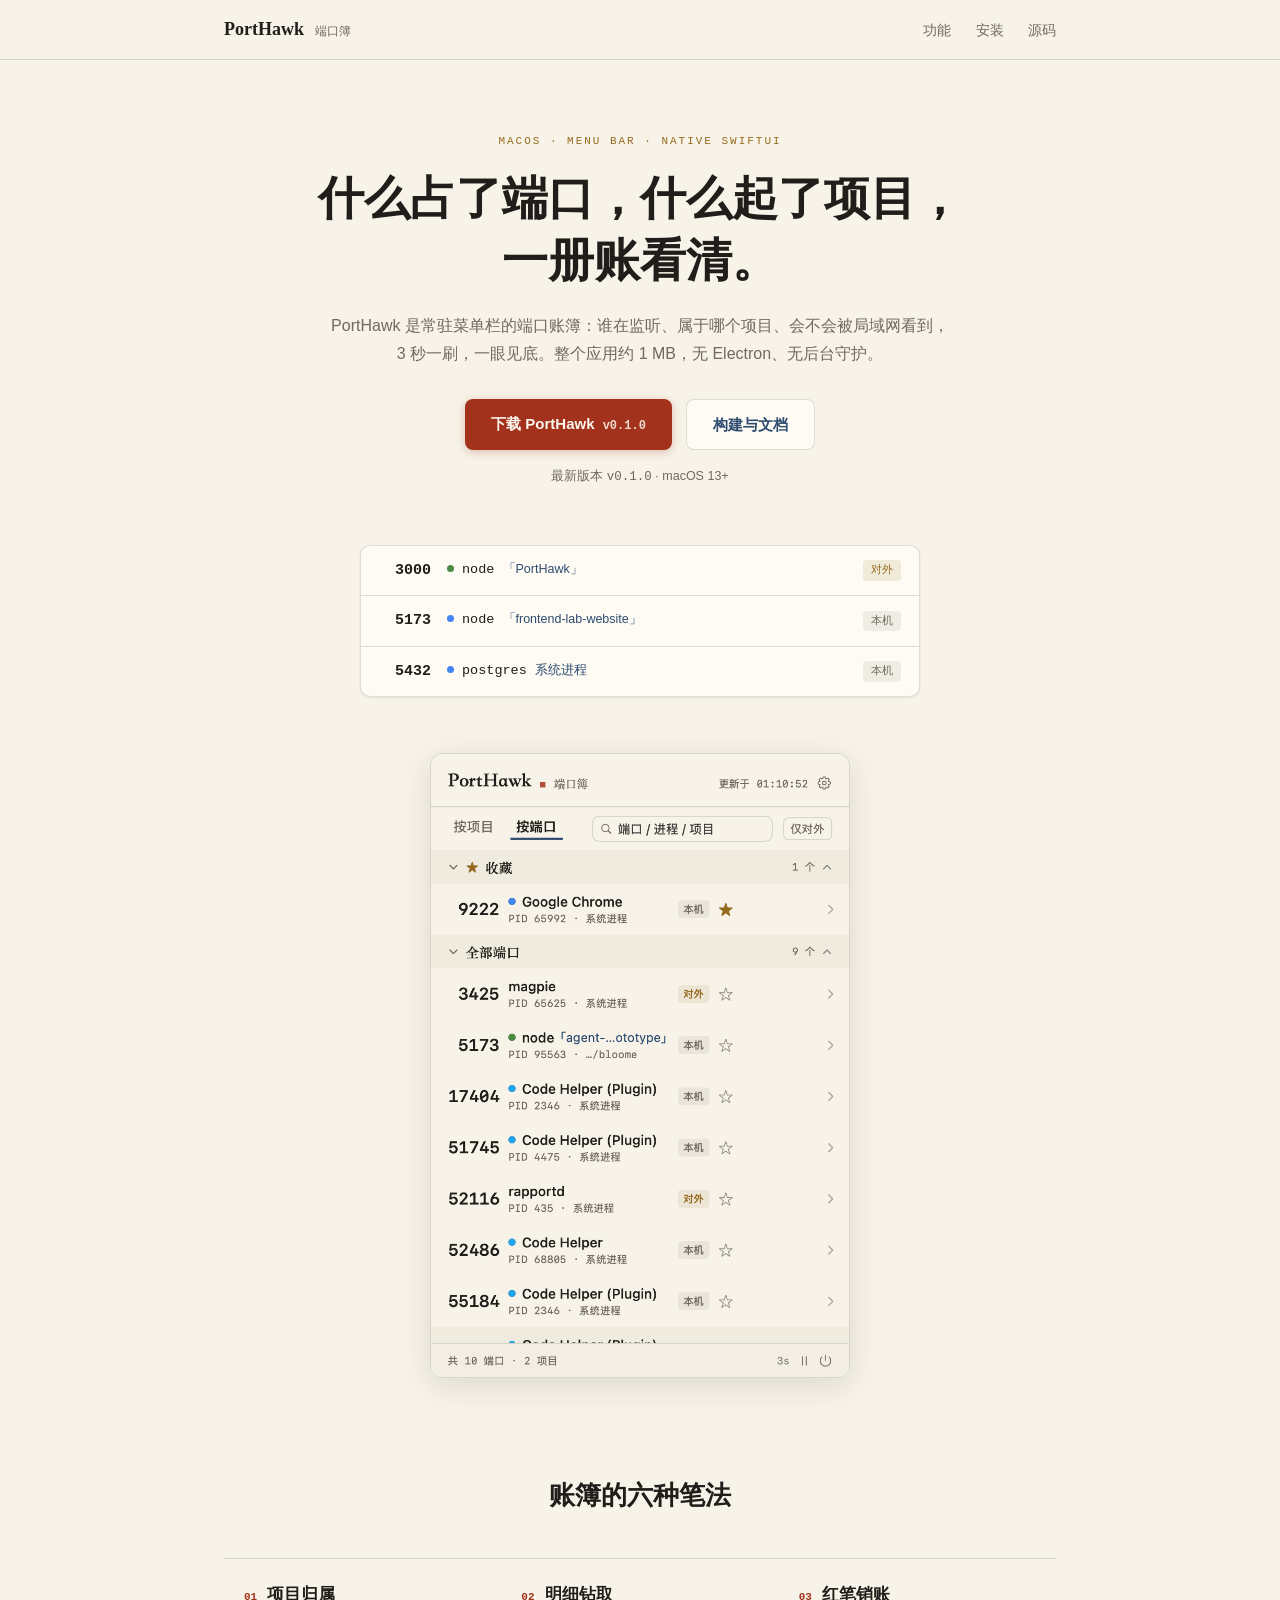
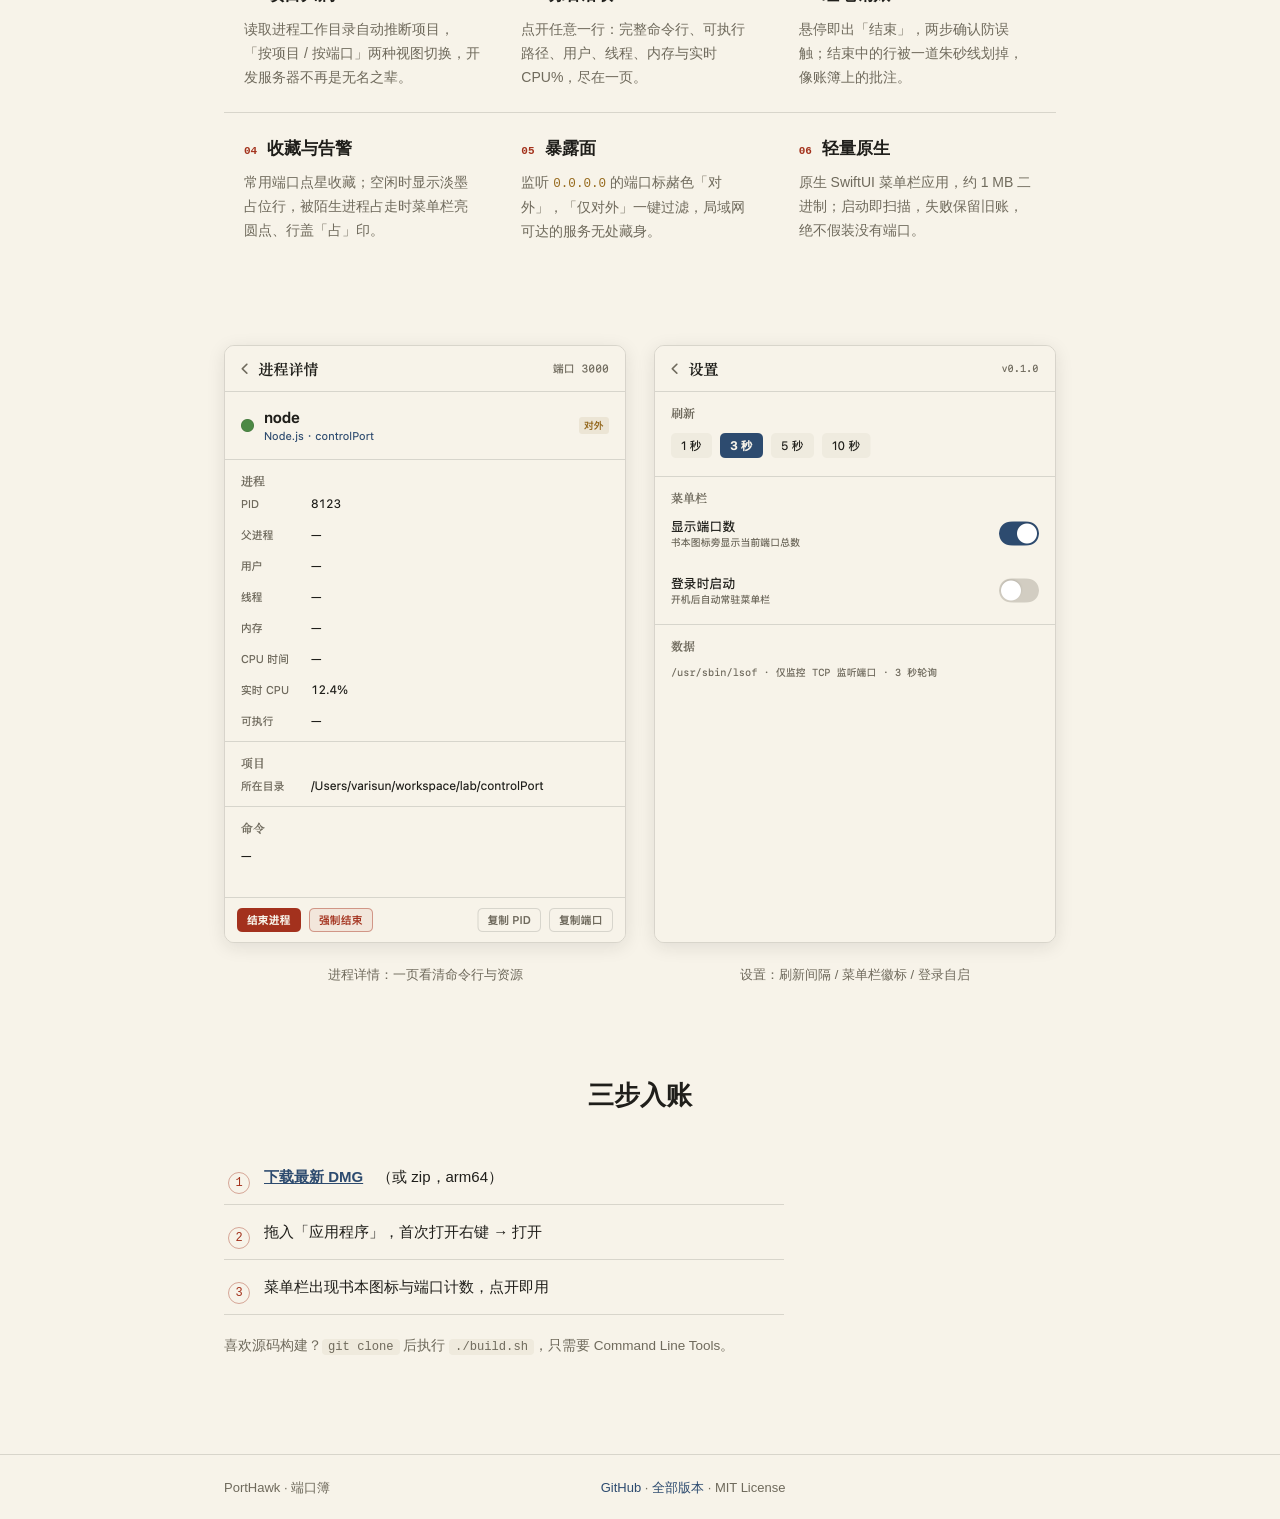
==== site/index.html @ 5e580fc4 "落地页 site/ 与 GitHub Actions：Pages 部署、tag 触发安装包发布、CI 构建自检 - site/：纸面账簿风落地页，版本号运行时从 Releases API 拉取，应用发" ====
<!DOCTYPE html>
<html lang="zh-CN">
<head>
  <meta charset="UTF-8">
  <meta name="viewport" content="width=device-width, initial-scale=1.0">
  <title>PortHawk · 端口簿 — macOS 菜单栏的端口账簿</title>
  <meta name="description" content="PortHawk 是常驻 macOS 菜单栏的端口账簿：什么应用占了什么端口、什么项目用了什么端口，一眼可查。原生 SwiftUI，约 1 MB。">
  <link rel="stylesheet" href="style.css">
  <link rel="icon" href="assets/icon.png">
</head>
<body>

  <!-- 顶部：书名 + 源码 -->
  <header class="topbar">
    <div class="wrap topbar-inner">
      <span class="brand">PortHawk <span class="brand-zh">端口簿</span></span>
      <nav>
        <a href="#features">功能</a>
        <a href="#install">安装</a>
        <a href="https://github.com/volcanicll/PortHawk" target="_blank" rel="noopener">源码</a>
      </nav>
    </div>
  </header>

  <!-- 主视觉 -->
  <section class="hero wrap">
    <p class="eyebrow">macOS · menu bar · native SwiftUI</p>
    <h1>什么占了端口，什么起了项目，<br>一册账看清。</h1>
    <p class="sub">
      PortHawk 是常驻菜单栏的端口账簿：谁在监听、属于哪个项目、会不会被局域网看到，
      3 秒一刷，一眼见底。整个应用约 1 MB，无 Electron、无后台守护。
    </p>
    <div class="hero-actions">
      <a id="download-btn" class="btn btn-primary" href="https://github.com/volcanicll/PortHawk/releases/latest">
        下载 PortHawk <span class="btn-ver" id="download-version"></span>
      </a>
      <a class="btn btn-ghost" href="https://github.com/volcanicll/PortHawk#readme">构建与文档</a>
    </div>
    <p class="hero-meta" id="release-meta">
      最新版本 <span class="mono" id="release-version">v0.1.0</span> · macOS 13+
    </p>
  </section>

  <!-- 装饰账簿：三行示例 -->
  <section class="wrap ledger-demo" aria-hidden="true">
    <div class="demo-card">
      <div class="demo-row">
        <span class="demo-port">3000</span>
        <span class="demo-name"><i class="dot dot-green"></i>node <em>「PortHawk」</em></span>
        <span class="demo-badge">对外</span>
      </div>
      <div class="demo-row">
        <span class="demo-port">5173</span>
        <span class="demo-name"><i class="dot dot-blue"></i>node <em>「frontend-lab-website」</em></span>
        <span class="demo-badge">本机</span>
      </div>
      <div class="demo-row">
        <span class="demo-port">5432</span>
        <span class="demo-name"><i class="dot dot-blue"></i>postgres <em>系统进程</em></span>
        <span class="demo-badge">本机</span>
      </div>
    </div>
  </section>

  <!-- 主截图 -->
  <section class="wrap screenshot">
    <img src="assets/panel.png" alt="PortHawk 账簿面板截图" loading="lazy">
  </section>

  <!-- 功能 -->
  <section id="features" class="wrap features">
    <h2>账簿的六种笔法</h2>
    <div class="feature-grid">
      <article class="feature">
        <h3><span class="fno">01</span>项目归属</h3>
        <p>读取进程工作目录自动推断项目，「按项目 / 按端口」两种视图切换，开发服务器不再是无名之辈。</p>
      </article>
      <article class="feature">
        <h3><span class="fno">02</span>明细钻取</h3>
        <p>点开任意一行：完整命令行、可执行路径、用户、线程、内存与实时 CPU%，尽在一页。</p>
      </article>
      <article class="feature">
        <h3><span class="fno">03</span>红笔销账</h3>
        <p>悬停即出「结束」，两步确认防误触；结束中的行被一道朱砂线划掉，像账簿上的批注。</p>
      </article>
      <article class="feature">
        <h3><span class="fno">04</span>收藏与告警</h3>
        <p>常用端口点星收藏；空闲时显示淡墨占位行，被陌生进程占走时菜单栏亮圆点、行盖「占」印。</p>
      </article>
      <article class="feature">
        <h3><span class="fno">05</span>暴露面</h3>
        <p>监听 <code>0.0.0.0</code> 的端口标赭色「对外」，「仅对外」一键过滤，局域网可达的服务无处藏身。</p>
      </article>
      <article class="feature">
        <h3><span class="fno">06</span>轻量原生</h3>
        <p>原生 SwiftUI 菜单栏应用，约 1 MB 二进制；启动即扫描，失败保留旧账，绝不假装没有端口。</p>
      </article>
    </div>
  </section>

  <!-- 更多截图 -->
  <section class="wrap gallery">
    <figure>
      <img src="assets/detail.png" alt="进程详情页" loading="lazy">
      <figcaption>进程详情：一页看清命令行与资源</figcaption>
    </figure>
    <figure>
      <img src="assets/settings.png" alt="设置页" loading="lazy">
      <figcaption>设置：刷新间隔 / 菜单栏徽标 / 登录自启</figcaption>
    </figure>
  </section>

  <!-- 安装 -->
  <section id="install" class="wrap install">
    <h2>三步入账</h2>
    <ol class="steps">
      <li><span>1</span><a id="install-link" href="https://github.com/volcanicll/PortHawk/releases/latest">下载最新 DMG</a>（或 zip，arm64）</li>
      <li><span>2</span>拖入「应用程序」，首次打开右键 → 打开</li>
      <li><span>3</span>菜单栏出现书本图标与端口计数，点开即用</li>
    </ol>
    <p class="build-note">喜欢源码构建？<code>git clone</code> 后执行 <code>./build.sh</code>，只需要 Command Line Tools。</p>
  </section>

  <footer class="footer">
    <div class="wrap footer-inner">
      <span>PortHawk · 端口簿</span>
      <span><a href="https://github.com/volcanicll/PortHawk" target="_blank" rel="noopener">GitHub</a> · <a href="https://github.com/volcanicll/PortHawk/releases" target="_blank" rel="noopener">全部版本</a> · MIT License</span>
      <span class="mono footer-deployed" id="deployed-note"></span>
    </div>
  </footer>

  <script src="app.js"></script>
</body>
</html>
---- site/style.css ----
/* PortHawk 落地页 · 纸面账簿视觉，与应用同源 */
:root {
  --paper: #F7F3E9;
  --card: #FDFBF4;
  --paper-deep: #EFEADD;
  --ink: #1F1E1A;
  --ink-soft: #6F6A5C;
  --blue: #2D4B6F;
  --vermilion: #A3321C;
  --ochre: #966A1D;
  --hairline: rgba(31, 30, 26, 0.14);
  --serif: "Songti SC", "STSong", "Noto Serif SC", Georgia, "Times New Roman", serif;
  --sans: -apple-system, BlinkMacSystemFont, "PingFang SC", "Helvetica Neue", sans-serif;
  --mono: "SF Mono", ui-monospace, Menlo, Consolas, monospace;
}

* { margin: 0; padding: 0; box-sizing: border-box; }

body {
  background: var(--paper);
  color: var(--ink);
  font-family: var(--sans);
  line-height: 1.7;
  -webkit-font-smoothing: antialiased;
}

.wrap { max-width: 880px; margin: 0 auto; padding: 0 24px; }
.mono { font-family: var(--mono); }
code { font-family: var(--mono); font-size: 0.9em; background: var(--paper-deep); padding: 1px 6px; border-radius: 4px; }

/* 顶栏 */
.topbar { border-bottom: 1px solid var(--hairline); background: var(--paper); }
.topbar-inner { display: flex; justify-content: space-between; align-items: center; padding: 14px 24px; }
.brand { font-family: var(--serif); font-weight: 700; font-size: 18px; }
.brand-zh { font-size: 12px; color: var(--ink-soft); margin-left: 6px; font-weight: 400; }
.topbar nav a { margin-left: 20px; color: var(--ink-soft); text-decoration: none; font-size: 14px; }
.topbar nav a:hover { color: var(--blue); }

/* 主视觉 */
.hero { text-align: center; padding: 72px 24px 8px; }
.eyebrow { font-family: var(--mono); font-size: 11px; letter-spacing: 0.18em; text-transform: uppercase; color: var(--ochre); margin-bottom: 18px; }
.hero h1 { font-family: var(--serif); font-size: clamp(30px, 5.4vw, 46px); font-weight: 900; line-height: 1.35; }
.hero .sub { max-width: 620px; margin: 20px auto 0; color: var(--ink-soft); font-size: 16px; }
.hero-actions { margin-top: 32px; display: flex; gap: 14px; justify-content: center; flex-wrap: wrap; }
.hero-meta { margin-top: 16px; font-size: 12.5px; color: var(--ink-soft); }

.btn {
  display: inline-block; padding: 12px 26px; border-radius: 8px;
  text-decoration: none; font-size: 15px; font-weight: 600;
  transition: transform 0.12s ease, box-shadow 0.12s ease;
}
.btn:hover { transform: translateY(-1px); }
.btn-primary { background: var(--vermilion); color: #FBF7EE; box-shadow: 0 2px 10px rgba(163, 50, 28, 0.28); }
.btn-primary:hover { box-shadow: 0 4px 16px rgba(163, 50, 28, 0.36); }
.btn-ghost { color: var(--blue); border: 1px solid var(--hairline); background: var(--card); }
.btn-ver { font-family: var(--mono); font-size: 12px; opacity: 0.85; margin-left: 4px; }

/* 装饰账簿 */
.ledger-demo { margin-top: 48px; }
.demo-card {
  max-width: 560px; margin: 0 auto; background: var(--card);
  border: 1px solid var(--hairline); border-radius: 10px; overflow: hidden;
  box-shadow: 0 1px 3px rgba(31, 30, 26, 0.08);
}
.demo-row {
  display: flex; align-items: center; gap: 16px;
  padding: 12px 18px; border-bottom: 1px solid var(--hairline);
  font-family: var(--mono); font-size: 13.5px;
}
.demo-row:last-child { border-bottom: none; }
.demo-port { font-weight: 700; font-size: 15px; min-width: 52px; text-align: right; }
.demo-name { flex: 1; color: var(--ink); }
.demo-name em { font-style: normal; color: var(--blue); font-family: var(--sans); font-size: 12.5px; }
.demo-badge { font-size: 11px; padding: 1px 8px; border-radius: 4px; background: rgba(111, 106, 92, 0.1); color: var(--ink-soft); }
.demo-row:first-child .demo-badge { background: rgba(150, 106, 29, 0.12); color: var(--ochre); }
.dot { display: inline-block; width: 7px; height: 7px; border-radius: 50%; margin-right: 8px; vertical-align: 1px; }
.dot-green { background: #4C8A45; }
.dot-blue { background: #4285F4; }

/* 截图 */
.screenshot { margin-top: 56px; text-align: center; }
.screenshot img {
  max-width: 420px; width: 100%;
  border: 1px solid var(--hairline); border-radius: 12px;
  box-shadow: 0 8px 32px rgba(31, 30, 26, 0.12);
}

/* 功能 */
.features { padding: 88px 24px 0; }
.features h2, .install h2 { font-family: var(--serif); font-size: 26px; font-weight: 900; text-align: center; }
.feature-grid {
  margin-top: 40px; display: grid;
  grid-template-columns: repeat(auto-fit, minmax(240px, 1fr)); gap: 0;
}
.feature { padding: 22px 20px; border-top: 1px solid var(--hairline); }
.feature h3 { font-family: var(--serif); font-size: 17px; display: flex; align-items: baseline; gap: 10px; }
.fno { font-family: var(--mono); font-size: 11px; color: var(--vermilion); }
.feature p { margin-top: 8px; font-size: 14px; color: var(--ink-soft); }
.feature code { background: none; padding: 0; color: var(--ochre); }

/* 截图画廊 */
.gallery { margin-top: 80px; display: grid; grid-template-columns: 1fr 1fr; gap: 28px; }
.gallery figure { text-align: center; }
.gallery img {
  width: 100%; border: 1px solid var(--hairline); border-radius: 10px;
  box-shadow: 0 4px 18px rgba(31, 30, 26, 0.1);
}
.gallery figcaption { margin-top: 12px; font-size: 13px; color: var(--ink-soft); }

/* 安装 */
.install { padding: 88px 24px 0; }
.steps { list-style: none; margin-top: 32px; max-width: 560px; }
.steps li {
  display: flex; align-items: baseline; gap: 14px;
  padding: 14px 4px; border-bottom: 1px solid var(--hairline); font-size: 15px;
}
.steps li span {
  font-family: var(--mono); font-size: 12px; color: var(--vermilion);
  border: 1px solid rgba(163, 50, 28, 0.4); border-radius: 50%;
  width: 22px; height: 22px; display: inline-flex; align-items: center; justify-content: center;
  flex: none; transform: translateY(4px);
}
.steps a { color: var(--blue); font-weight: 600; }
.build-note { margin-top: 20px; font-size: 13.5px; color: var(--ink-soft); }

/* 页脚 */
.footer { margin-top: 96px; border-top: 1px solid var(--hairline); }
.footer-inner {
  display: flex; justify-content: space-between; align-items: center; gap: 12px;
  padding: 22px 24px; font-size: 13px; color: var(--ink-soft); flex-wrap: wrap;
}
.footer a { color: var(--blue); text-decoration: none; }
.footer a:hover { text-decoration: underline; }
.footer-deployed { font-size: 11px; }

@media (max-width: 640px) {
  .gallery { grid-template-columns: 1fr; }
  .hero { padding-top: 48px; }
}
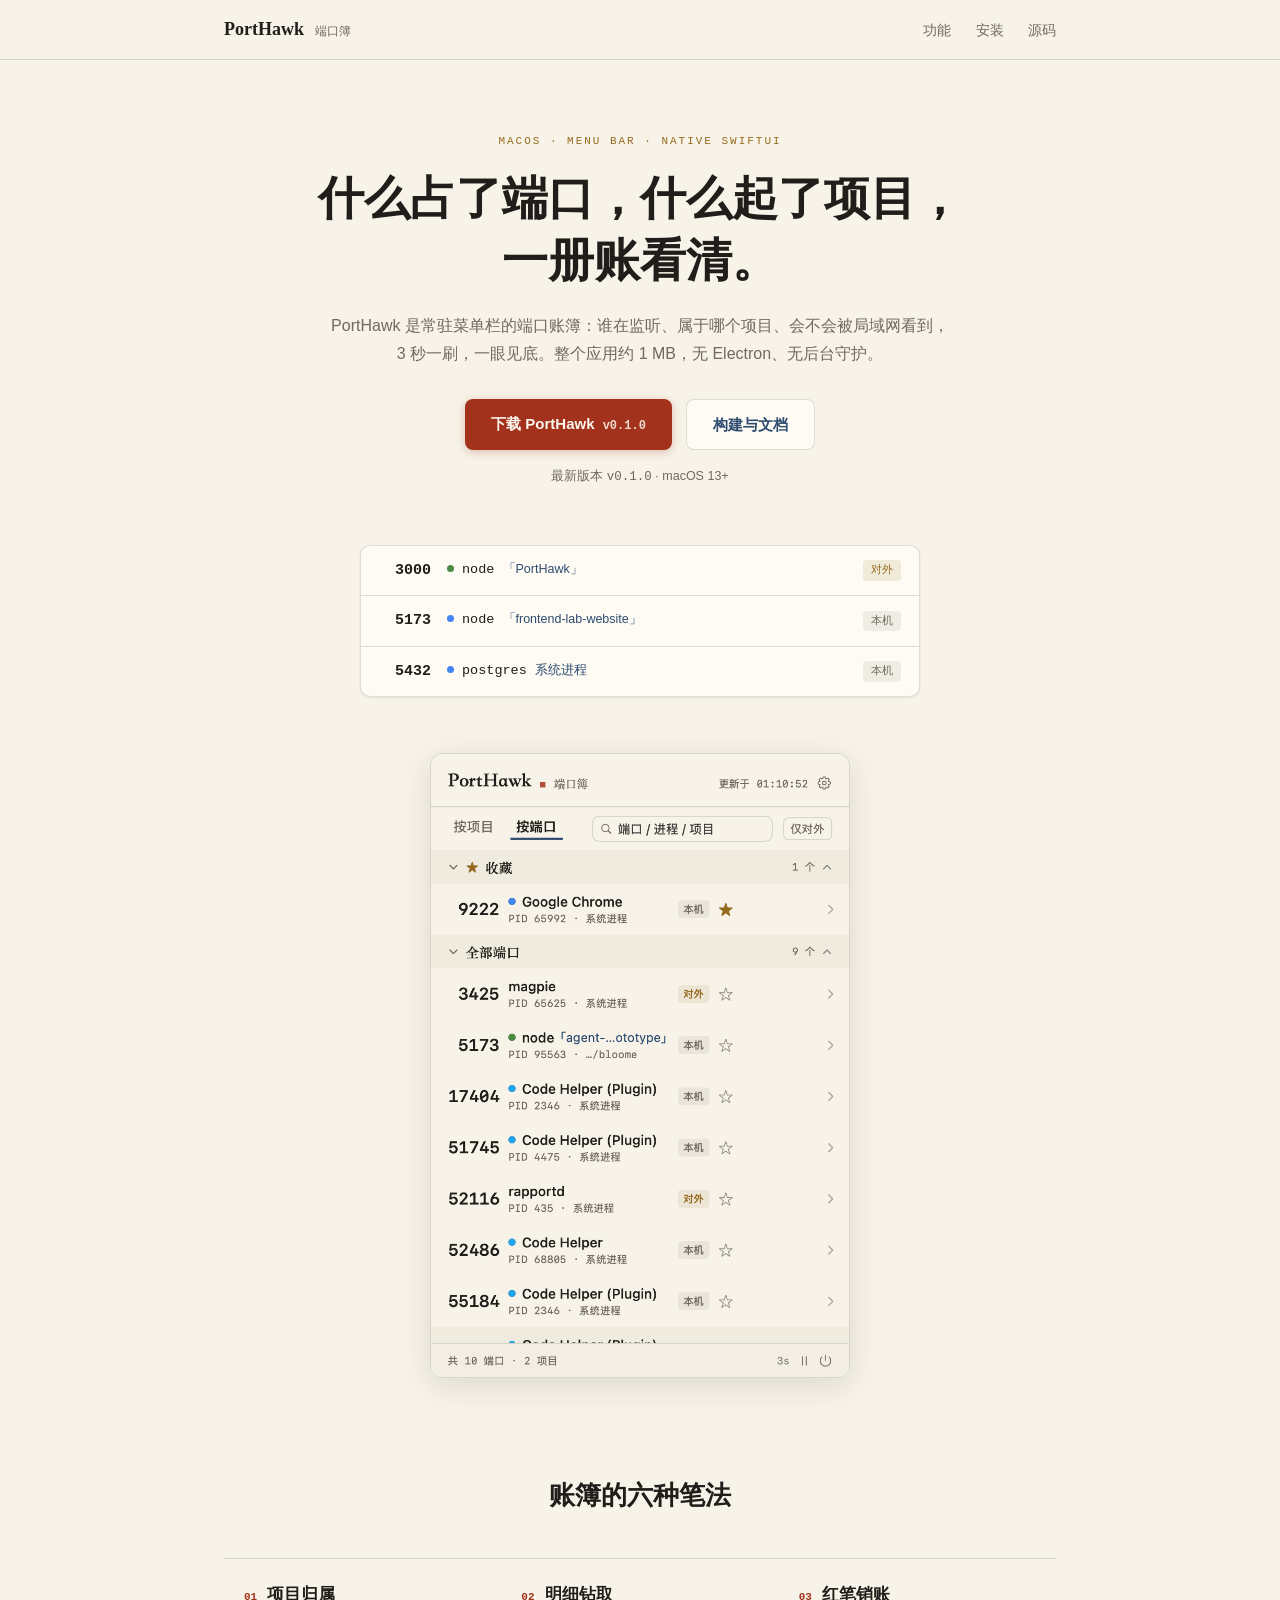
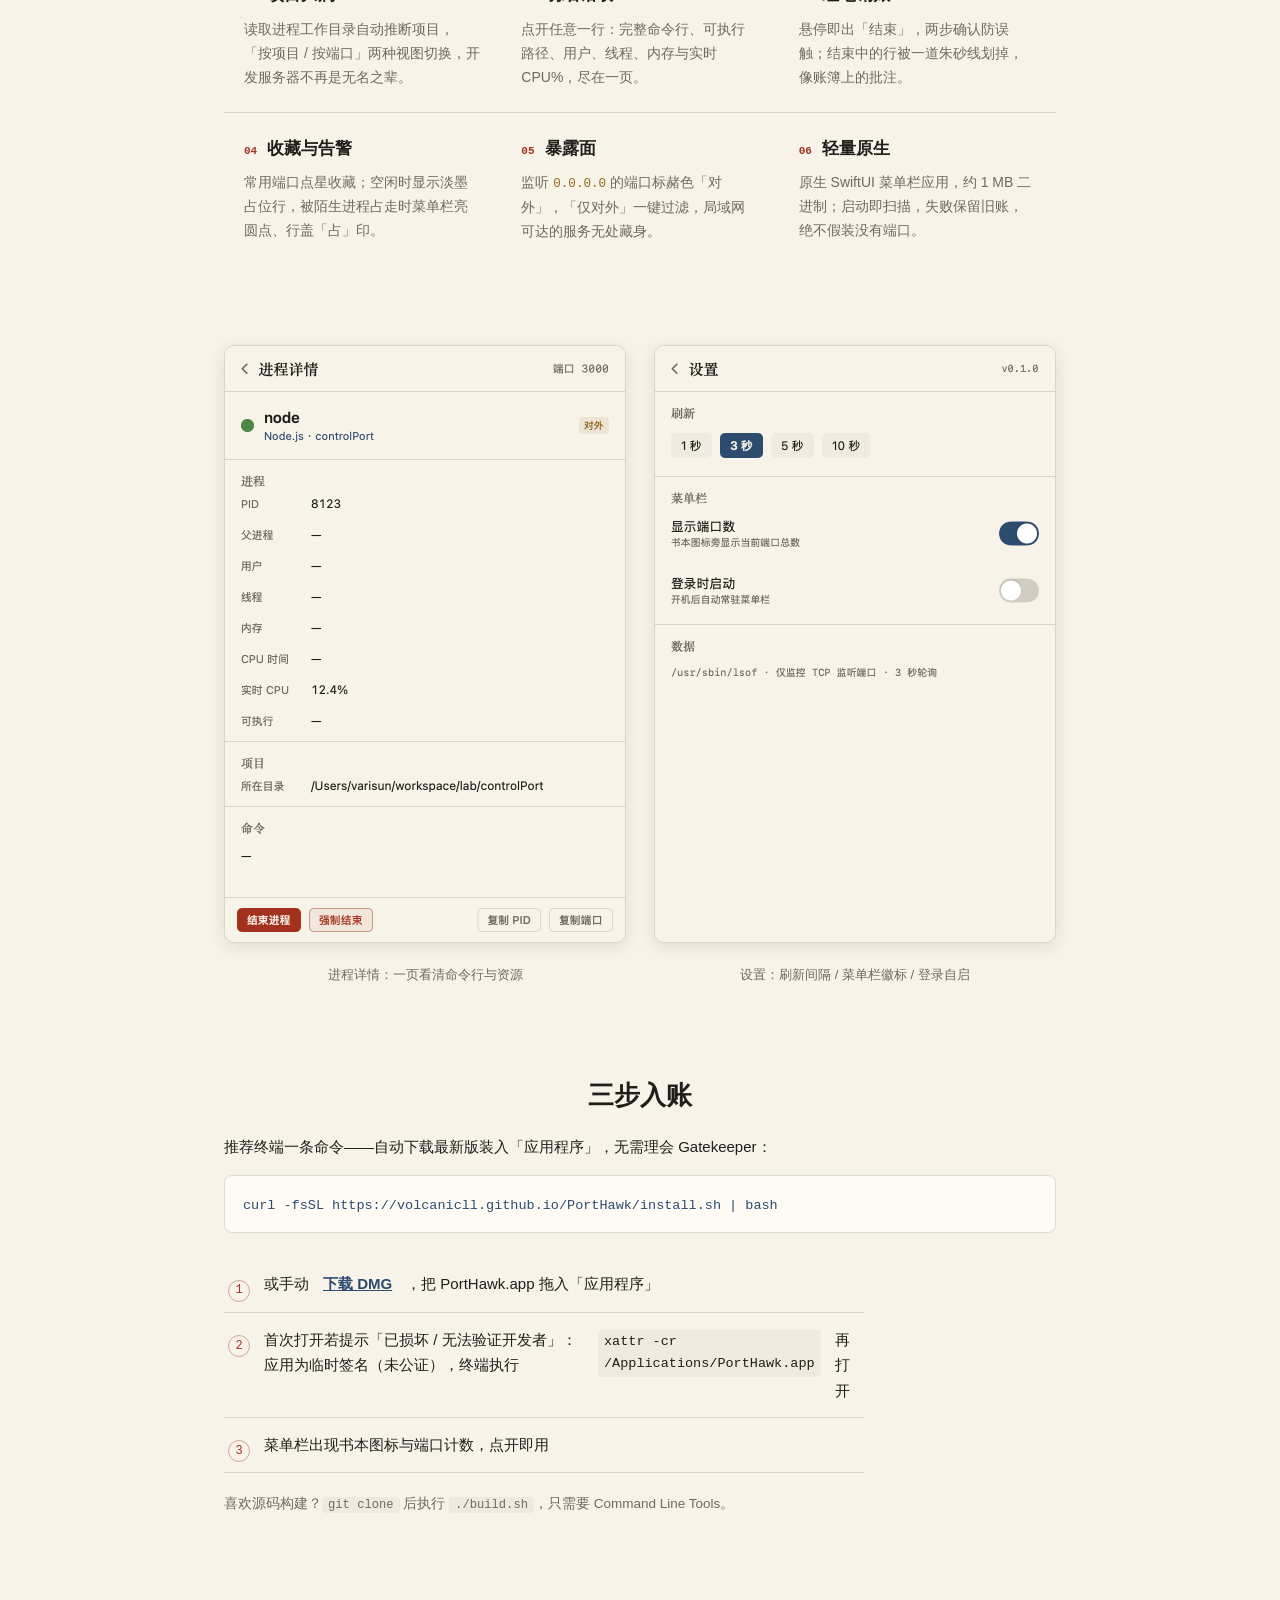
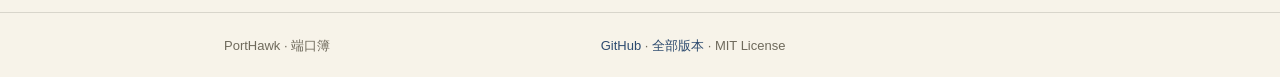
==== commit 45792571: "安装体验修复：一键安装脚本 + 拖装式 DMG + Gatekeeper 说明 - 应用为 ad-hoc 临时签名未公证，浏览器下载带 quarantine 会被 Gatekeeper 拦截 - si" ====
--- a/site/index.html
+++ b/site/index.html
@@ -113,9 +113,13 @@
   <!-- 安装 -->
   <section id="install" class="wrap install">
     <h2>三步入账</h2>
+    <p class="install-lead">推荐终端一条命令——自动下载最新版装入「应用程序」，无需理会 Gatekeeper：</p>
+    <div class="cmd-box">
+      <code>curl -fsSL https://volcanicll.github.io/PortHawk/install.sh | bash</code>
+    </div>
     <ol class="steps">
-      <li><span>1</span><a id="install-link" href="https://github.com/volcanicll/PortHawk/releases/latest">下载最新 DMG</a>（或 zip，arm64）</li>
-      <li><span>2</span>拖入「应用程序」，首次打开右键 → 打开</li>
+      <li><span>1</span>或手动 <a id="install-link" href="https://github.com/volcanicll/PortHawk/releases/latest">下载 DMG</a>，把 PortHawk.app 拖入「应用程序」</li>
+      <li><span>2</span>首次打开若提示「已损坏 / 无法验证开发者」：应用为临时签名（未公证），终端执行 <code>xattr -cr /Applications/PortHawk.app</code> 再打开</li>
       <li><span>3</span>菜单栏出现书本图标与端口计数，点开即用</li>
     </ol>
     <p class="build-note">喜欢源码构建？<code>git clone</code> 后执行 <code>./build.sh</code>，只需要 Command Line Tools。</p>
--- a/site/style.css
+++ b/site/style.css
@@ -109,7 +109,13 @@
 
 /* 安装 */
 .install { padding: 88px 24px 0; }
-.steps { list-style: none; margin-top: 32px; max-width: 560px; }
+.install-lead { margin-top: 16px; font-size: 15px; }
+.cmd-box {
+  margin-top: 16px; background: var(--card); border: 1px solid var(--hairline);
+  border-radius: 8px; padding: 14px 18px; overflow-x: auto;
+}
+.cmd-box code { background: none; padding: 0; font-size: 13.5px; color: var(--blue); }
+.steps { list-style: none; margin-top: 24px; max-width: 640px; }
 .steps li {
   display: flex; align-items: baseline; gap: 14px;
   padding: 14px 4px; border-bottom: 1px solid var(--hairline); font-size: 15px;
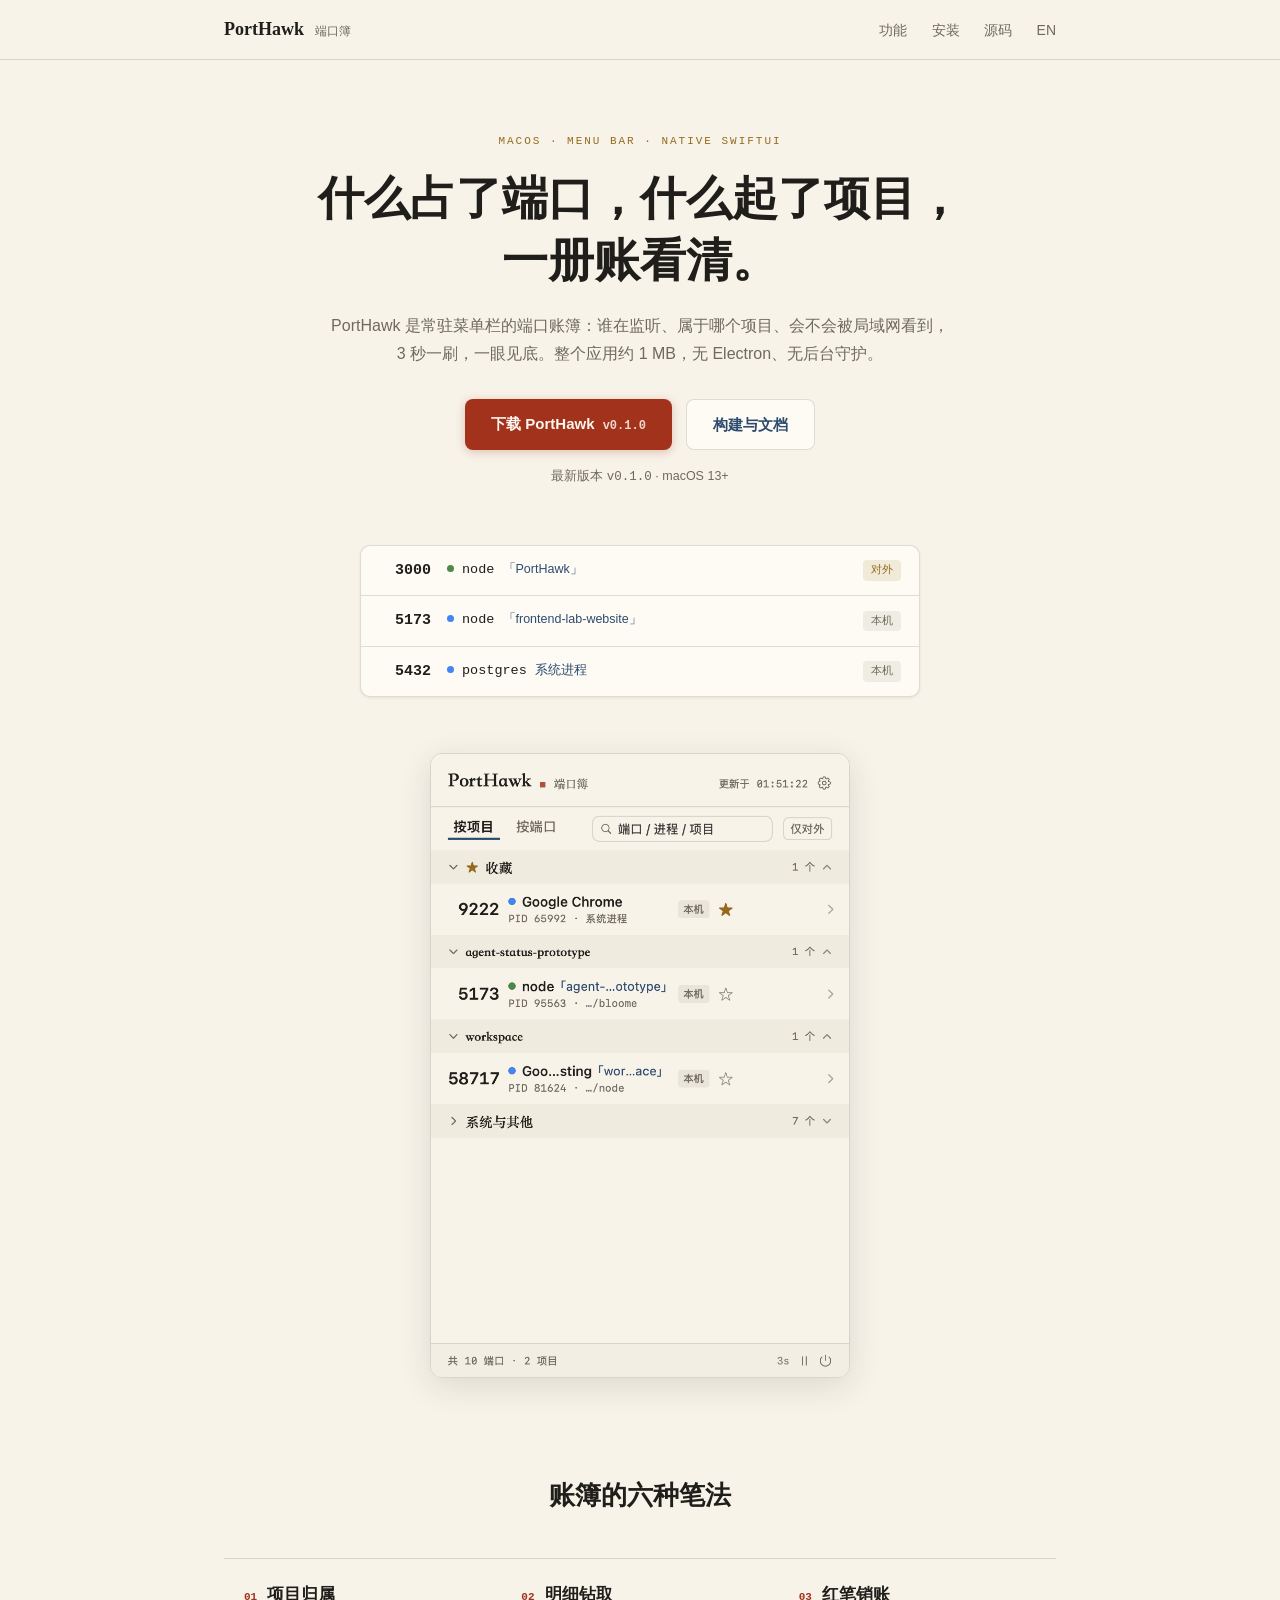
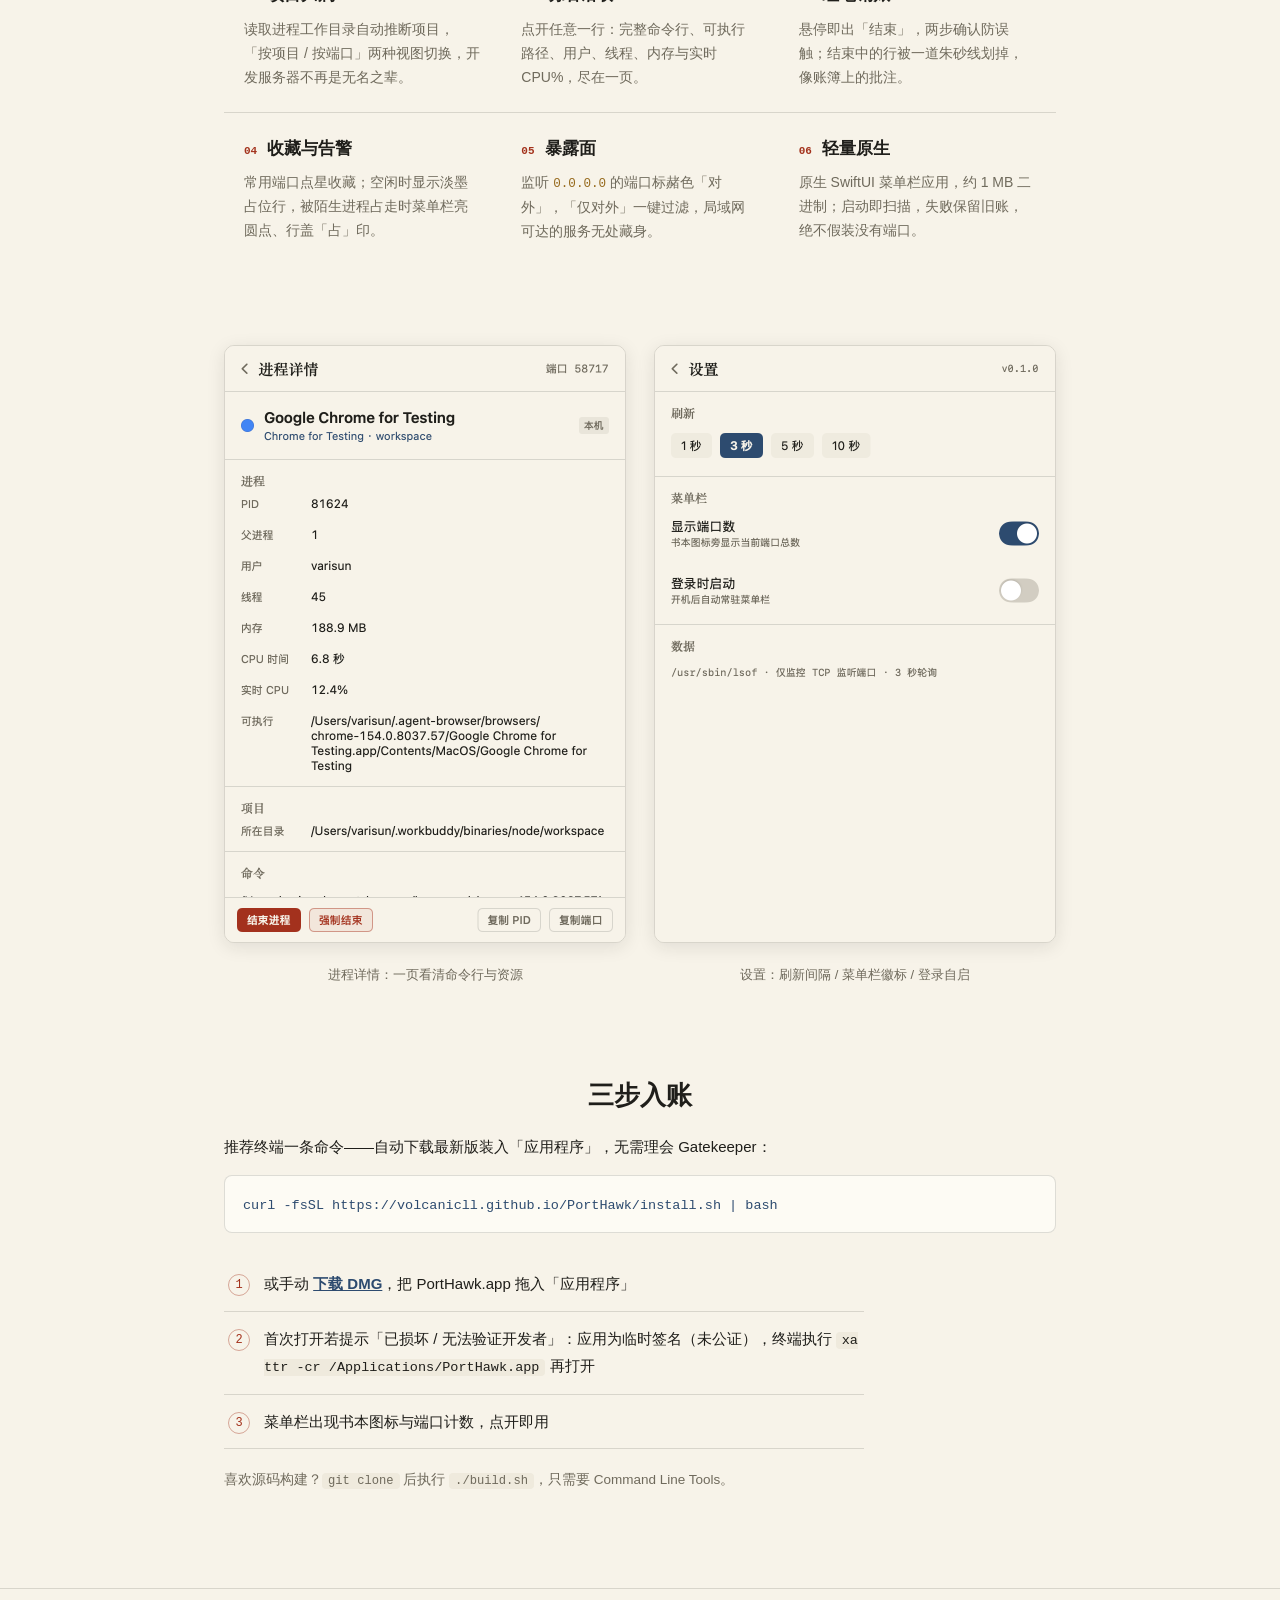
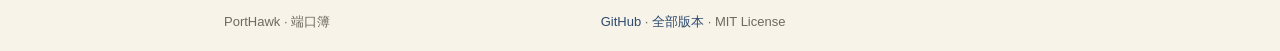
==== commit 2f4e7729: "应用图标、中英文文档与落地页打磨 - Tools/make-icon.swift：纸面账簿风图标（墨蓝鹰形双箭 + 朱砂点），icns 接入构建 - README.en.md 英文文档；site 新增" ====
--- a/site/index.html
+++ b/site/index.html
@@ -18,6 +18,7 @@
         <a href="#features">功能</a>
         <a href="#install">安装</a>
         <a href="https://github.com/volcanicll/PortHawk" target="_blank" rel="noopener">源码</a>
+        <a href="index-en.html" title="Switch to English">EN</a>
       </nav>
     </div>
   </header>
@@ -118,9 +119,9 @@
       <code>curl -fsSL https://volcanicll.github.io/PortHawk/install.sh | bash</code>
     </div>
     <ol class="steps">
-      <li><span>1</span>或手动 <a id="install-link" href="https://github.com/volcanicll/PortHawk/releases/latest">下载 DMG</a>，把 PortHawk.app 拖入「应用程序」</li>
-      <li><span>2</span>首次打开若提示「已损坏 / 无法验证开发者」：应用为临时签名（未公证），终端执行 <code>xattr -cr /Applications/PortHawk.app</code> 再打开</li>
-      <li><span>3</span>菜单栏出现书本图标与端口计数，点开即用</li>
+      <li><span>1</span><div class="step-text">或手动 <a id="install-link" href="https://github.com/volcanicll/PortHawk/releases/latest">下载 DMG</a>，把 PortHawk.app 拖入「应用程序」</div></li>
+      <li><span>2</span><div class="step-text">首次打开若提示「已损坏 / 无法验证开发者」：应用为临时签名（未公证），终端执行 <code>xattr -cr /Applications/PortHawk.app</code> 再打开</div></li>
+      <li><span>3</span><div class="step-text">菜单栏出现书本图标与端口计数，点开即用</div></li>
     </ol>
     <p class="build-note">喜欢源码构建？<code>git clone</code> 后执行 <code>./build.sh</code>，只需要 Command Line Tools。</p>
   </section>
--- a/site/style.css
+++ b/site/style.css
@@ -117,15 +117,17 @@
 .cmd-box code { background: none; padding: 0; font-size: 13.5px; color: var(--blue); }
 .steps { list-style: none; margin-top: 24px; max-width: 640px; }
 .steps li {
-  display: flex; align-items: baseline; gap: 14px;
+  display: flex; align-items: flex-start; gap: 14px;
   padding: 14px 4px; border-bottom: 1px solid var(--hairline); font-size: 15px;
 }
 .steps li span {
   font-family: var(--mono); font-size: 12px; color: var(--vermilion);
   border: 1px solid rgba(163, 50, 28, 0.4); border-radius: 50%;
   width: 22px; height: 22px; display: inline-flex; align-items: center; justify-content: center;
-  flex: none; transform: translateY(4px);
+  flex: none; margin-top: 3px;
 }
+.step-text { flex: 1; min-width: 0; }
+.steps code { word-break: break-all; }
 .steps a { color: var(--blue); font-weight: 600; }
 .build-note { margin-top: 20px; font-size: 13.5px; color: var(--ink-soft); }
 
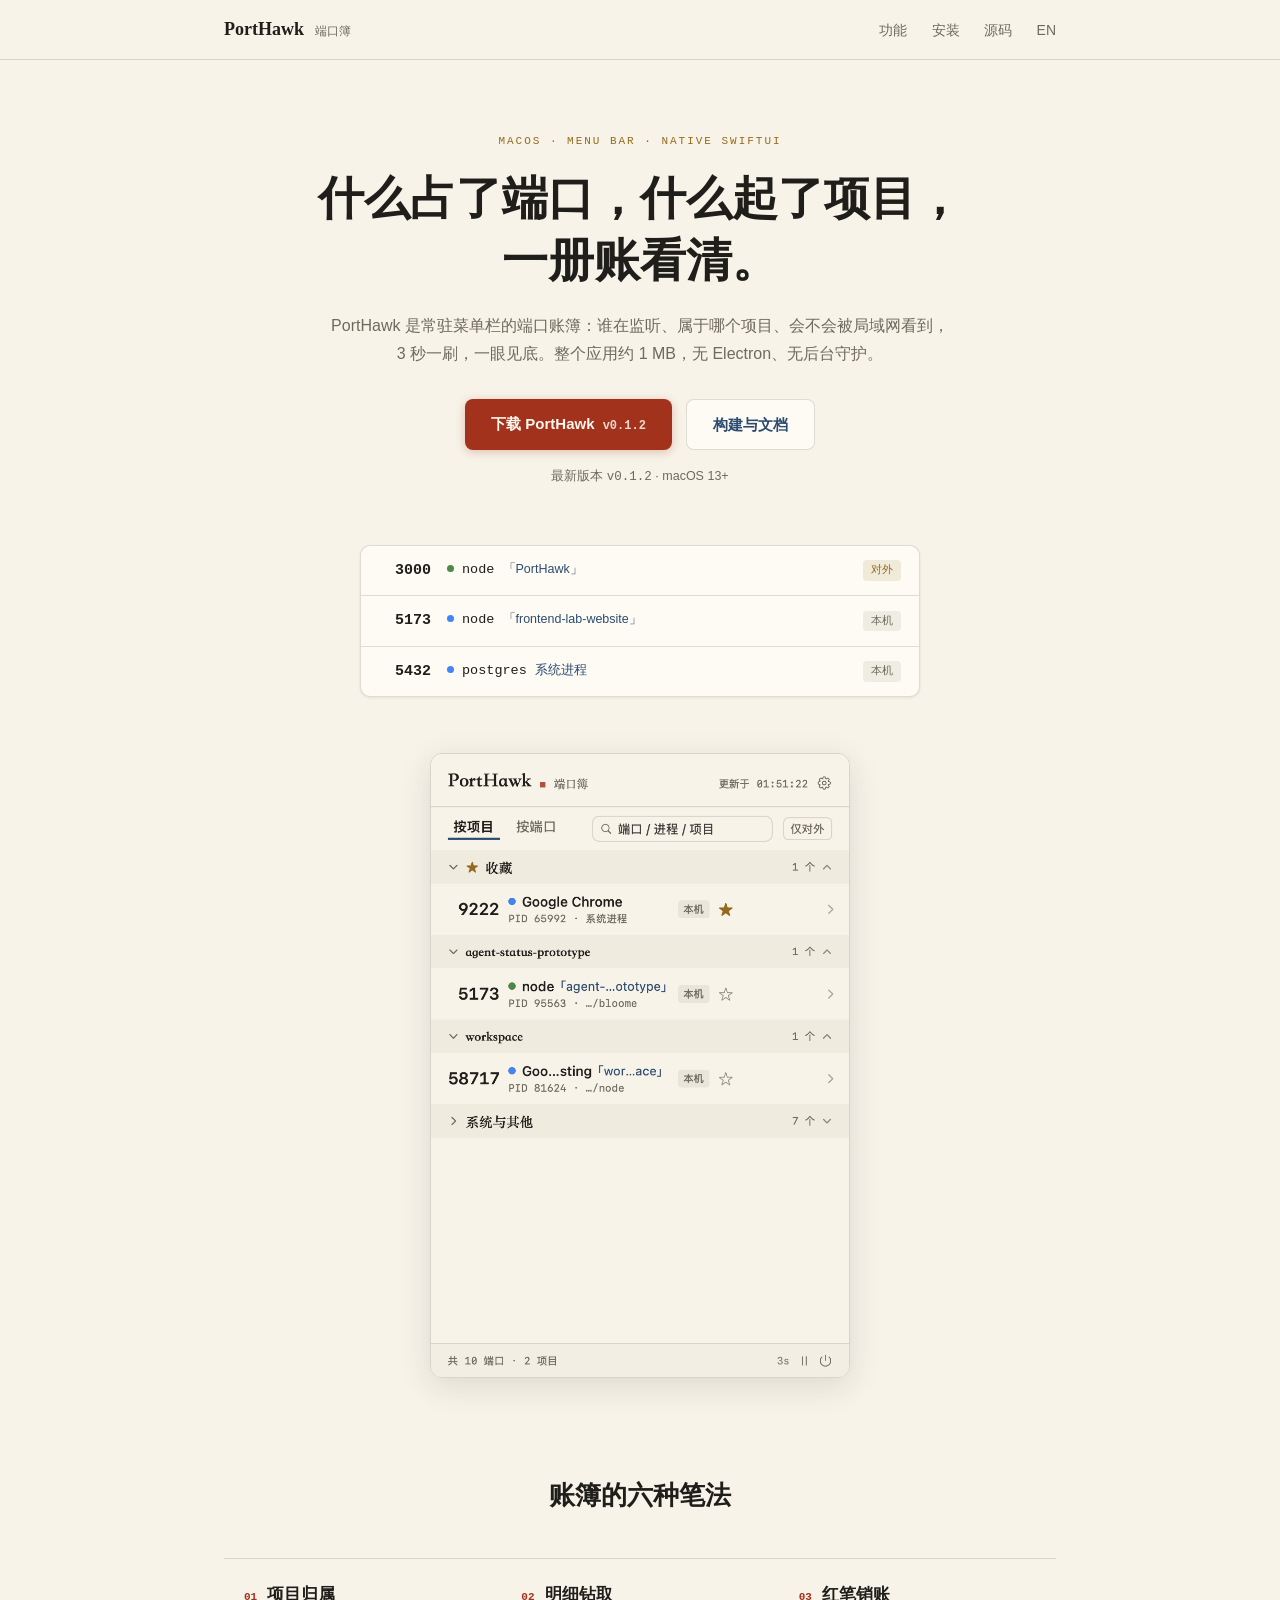
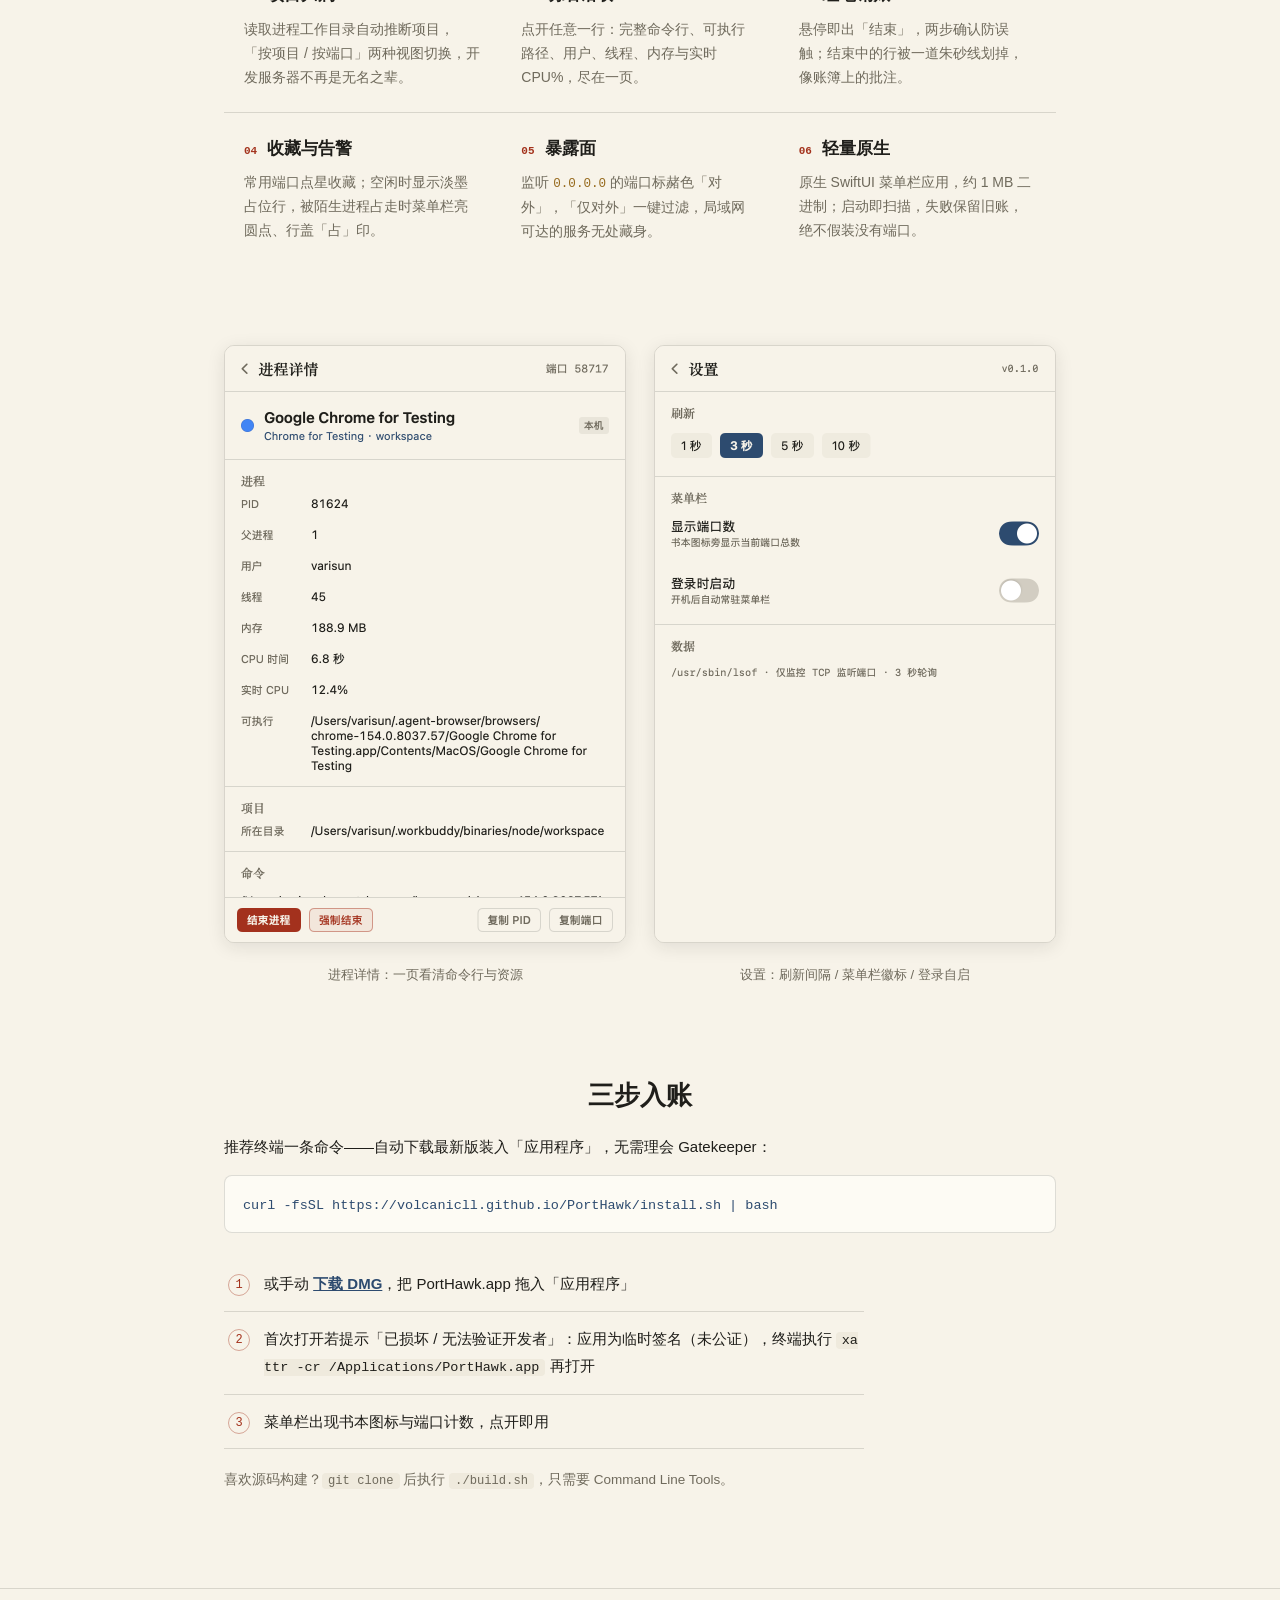
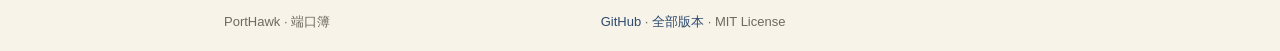
==== commit 98a30692: "落地页版本获取加 atom 备路径（github.com 域名不受 API 限流），下载按钮改固定名直链" ====
--- a/site/index.html
+++ b/site/index.html
@@ -38,7 +38,7 @@
       <a class="btn btn-ghost" href="https://github.com/volcanicll/PortHawk#readme">构建与文档</a>
     </div>
     <p class="hero-meta" id="release-meta">
-      最新版本 <span class="mono" id="release-version">v0.1.0</span> · macOS 13+
+      最新版本 <span class="mono" id="release-version">v0.1.2</span> · macOS 13+
     </p>
   </section>
 
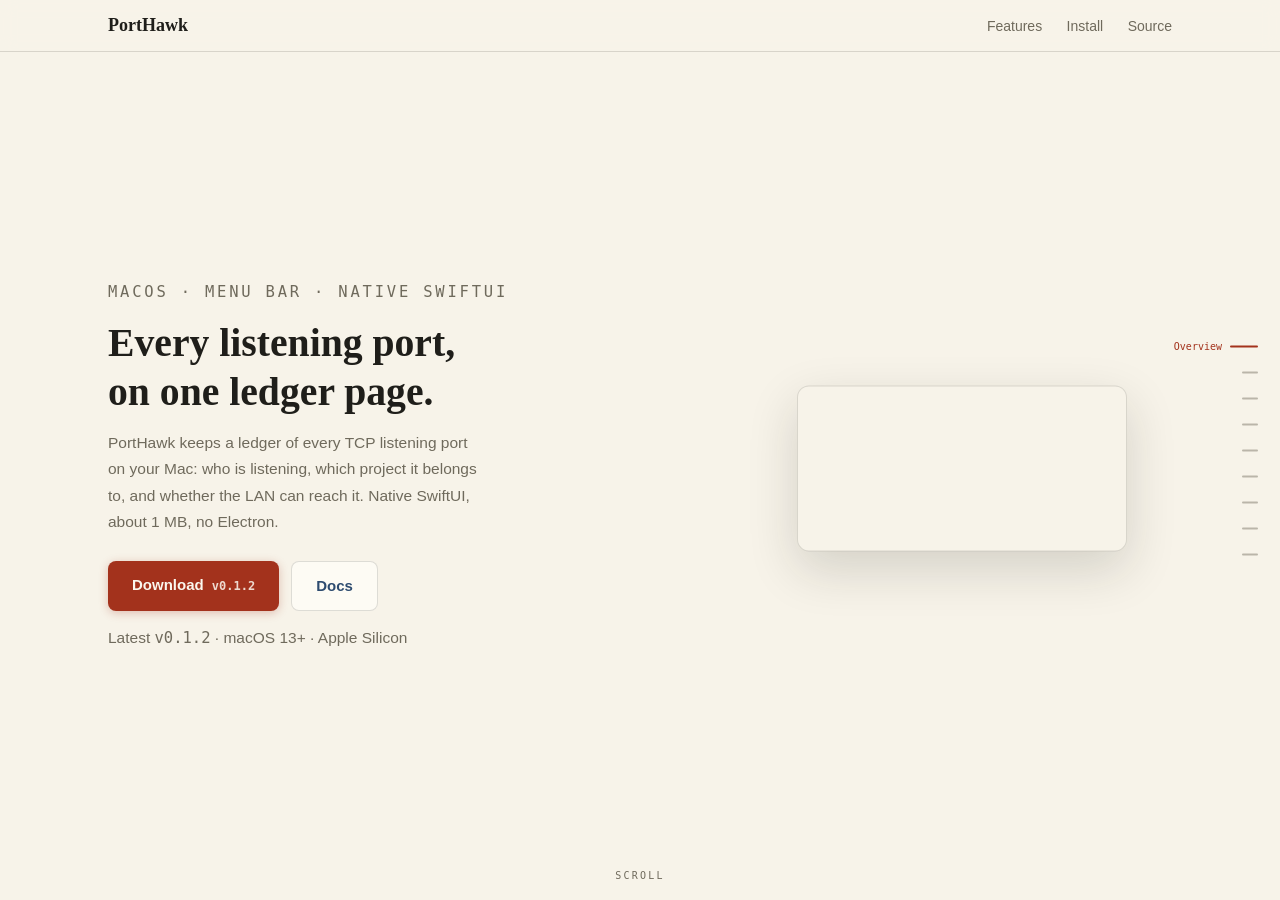
==== commit 94a5448e: "Make the project English-only and rebuild the landing page The app, docs, workflows and site were bi" ====
--- a/site/index.html
+++ b/site/index.html
@@ -1,138 +1,128 @@
 <!DOCTYPE html>
-<html lang="zh-CN">
+<html lang="en">
 <head>
   <meta charset="UTF-8">
   <meta name="viewport" content="width=device-width, initial-scale=1.0">
-  <title>PortHawk · 端口簿 — macOS 菜单栏的端口账簿</title>
-  <meta name="description" content="PortHawk 是常驻 macOS 菜单栏的端口账簿：什么应用占了什么端口、什么项目用了什么端口，一眼可查。原生 SwiftUI，约 1 MB。">
+  <title>PortHawk — the port ledger in your macOS menu bar</title>
+  <meta name="description" content="PortHawk is a port ledger living in your macOS menu bar: which app owns which port, which project runs which port, and what the LAN can reach. Native SwiftUI, about 1 MB.">
   <link rel="stylesheet" href="style.css">
   <link rel="icon" href="assets/icon.png">
 </head>
 <body>
 
-  <!-- 顶部：书名 + 源码 -->
+  <!-- Fixed top bar -->
   <header class="topbar">
-    <div class="wrap topbar-inner">
-      <span class="brand">PortHawk <span class="brand-zh">端口簿</span></span>
+    <div class="topbar-inner">
+      <span class="brand">PortHawk</span>
       <nav>
-        <a href="#features">功能</a>
-        <a href="#install">安装</a>
-        <a href="https://github.com/volcanicll/PortHawk" target="_blank" rel="noopener">源码</a>
-        <a href="index-en.html" title="Switch to English">EN</a>
+        <a href="#features">Features</a>
+        <a href="#install">Install</a>
+        <a href="https://github.com/volcanicll/PortHawk" target="_blank" rel="noopener">Source</a>
       </nav>
     </div>
   </header>
 
-  <!-- 主视觉 -->
-  <section class="hero wrap">
-    <p class="eyebrow">macOS · menu bar · native SwiftUI</p>
-    <h1>什么占了端口，什么起了项目，<br>一册账看清。</h1>
-    <p class="sub">
-      PortHawk 是常驻菜单栏的端口账簿：谁在监听、属于哪个项目、会不会被局域网看到，
-      3 秒一刷，一眼见底。整个应用约 1 MB，无 Electron、无后台守护。
-    </p>
-    <div class="hero-actions">
-      <a id="download-btn" class="btn btn-primary" href="https://github.com/volcanicll/PortHawk/releases/latest">
-        下载 PortHawk <span class="btn-ver" id="download-version"></span>
-      </a>
-      <a class="btn btn-ghost" href="https://github.com/volcanicll/PortHawk#readme">构建与文档</a>
+  <!-- One fixed stage. Copy scenes cross-fade in the left column while the
+       device on the right persists, so the app UI is on screen the whole time. -->
+  <main id="stage">
+
+    <div id="scenes">
+      <section class="scene is-active" data-scene="hero">
+        <p class="eyebrow">macOS · menu bar · native SwiftUI</p>
+        <h1>Every listening port,<br>on one ledger page.</h1>
+        <p class="sub">
+          PortHawk keeps a ledger of every TCP listening port on your Mac: who is listening,
+          which project it belongs to, and whether the LAN can reach it. Native SwiftUI,
+          about 1 MB, no Electron.
+        </p>
+        <div class="hero-actions">
+          <a id="download-btn" class="btn btn-primary" href="https://github.com/volcanicll/PortHawk/releases/latest">
+            Download <span class="btn-ver" id="download-version"></span>
+          </a>
+          <a class="btn btn-ghost" href="https://github.com/volcanicll/PortHawk#readme">Docs</a>
+        </div>
+        <p class="hero-meta" id="release-meta">
+          Latest <span class="mono" id="release-version">v0.1.2</span> · macOS 13+ · Apple Silicon
+        </p>
+      </section>
+
+      <section class="scene" data-scene="arrive">
+        <span class="fno">01</span>
+        <h2>Ports arrive as they open</h2>
+        <p>Every TCP listener lands in the ledger with its process, PID, and owning project — inferred from the process's working directory, so dev servers stop being anonymous.</p>
+      </section>
+
+      <section class="scene" data-scene="favorite">
+        <span class="fno">02</span>
+        <h2>Favorites keep their place</h2>
+        <p>Star the ports you care about. An idle favorite still shows a faint placeholder row, so a service that quietly died is obvious at a glance.</p>
+      </section>
+
+      <section class="scene" data-scene="end">
+        <span class="fno">03</span>
+        <h2>End a process in two steps</h2>
+        <p>Hover for "end"; the first click arms a solid confirm, the second sends the signal. The row is struck through with a vermilion line, like ink cancelling a ledger entry.</p>
+      </section>
+
+      <section class="scene" data-scene="alert">
+        <span class="fno">04</span>
+        <h2>Know when a port is taken</h2>
+        <p>When something new grabs a port you favorited, the menu bar lights a dot and the row gets a "taken" seal. New listeners get a blue "new" seal.</p>
+      </section>
+
+      <section class="scene" data-scene="filter">
+        <span class="fno">05</span>
+        <h2>See your attack surface</h2>
+        <p>Anything not bound to loopback gets an ochre "LAN" badge — wildcards and specific interface addresses alike. The "LAN only" chip filters the ledger to what the network can reach.</p>
+      </section>
+
+      <section class="scene" data-scene="detail">
+        <span class="fno">06</span>
+        <h2>Drill into any row</h2>
+        <p>A full page per process: complete command line, executable path, working directory, user, threads, memory, and live CPU%. Open the port in your browser, copy its PID or port, or end the process — all from here.</p>
+      </section>
+
+      <section class="scene" data-scene="settings">
+        <span class="fno">07</span>
+        <h2>Small, quiet, out of the way</h2>
+        <p>Refresh interval, menu bar count, launch at login. If a scan ever fails it keeps the last snapshot and says so — it never pretends there are no ports.</p>
+      </section>
+
+      <section class="scene" data-scene="install">
+        <div class="install-inner">
+          <h2>Install</h2>
+          <p class="install-lead">One terminal command downloads the latest build into <code>/Applications</code> and sidesteps Gatekeeper entirely:</p>
+          <div class="cmd-box">
+            <code>curl -fsSL https://volcanicll.github.io/PortHawk/install.sh | bash</code>
+          </div>
+          <p class="build-note">
+            Or <a id="install-link" href="https://github.com/volcanicll/PortHawk/releases/latest">download the DMG</a> and drag it in.
+            Building from source needs only Command Line Tools: <code>git clone</code>, then <code>./build.sh</code>.
+          </p>
+          <p class="fineprint">
+            Ad-hoc signed, not notarized — if macOS reports it as damaged, run
+            <code>xattr -cr /Applications/PortHawk.app</code>.
+            <span class="mono" id="deployed-note"></span>
+          </p>
+        </div>
+      </section>
     </div>
-    <p class="hero-meta" id="release-meta">
-      最新版本 <span class="mono" id="release-version">v0.1.2</span> · macOS 13+
-    </p>
-  </section>
 
-  <!-- 装饰账簿：三行示例 -->
-  <section class="wrap ledger-demo" aria-hidden="true">
-    <div class="demo-card">
-      <div class="demo-row">
-        <span class="demo-port">3000</span>
-        <span class="demo-name"><i class="dot dot-green"></i>node <em>「PortHawk」</em></span>
-        <span class="demo-badge">对外</span>
-      </div>
-      <div class="demo-row">
-        <span class="demo-port">5173</span>
-        <span class="demo-name"><i class="dot dot-blue"></i>node <em>「frontend-lab-website」</em></span>
-        <span class="demo-badge">本机</span>
-      </div>
-      <div class="demo-row">
-        <span class="demo-port">5432</span>
-        <span class="demo-name"><i class="dot dot-blue"></i>postgres <em>系统进程</em></span>
-        <span class="demo-badge">本机</span>
-      </div>
-    </div>
-  </section>
+    <!-- Persistent device: plays the real UI and seeks to the segment that
+         matches whichever scene is on screen. -->
+    <figure class="device">
+      <video id="demo" muted playsinline autoplay loop preload="auto"
+             poster="assets/panel-poster.png"
+             aria-label="PortHawk panel: ports arriving, a favorite placeholder, ending a process, an alert, the LAN filter, and the detail page">
+        <source src="assets/panel.mp4" type="video/mp4">
+      </video>
+    </figure>
 
-  <!-- 主截图 -->
-  <section class="wrap screenshot">
-    <img src="assets/panel.png" alt="PortHawk 账簿面板截图" loading="lazy">
-  </section>
+    <!-- Chapter rail: click to jump, and it tracks the active scene. -->
+    <nav id="rail" aria-label="Demo chapters"></nav>
 
-  <!-- 功能 -->
-  <section id="features" class="wrap features">
-    <h2>账簿的六种笔法</h2>
-    <div class="feature-grid">
-      <article class="feature">
-        <h3><span class="fno">01</span>项目归属</h3>
-        <p>读取进程工作目录自动推断项目，「按项目 / 按端口」两种视图切换，开发服务器不再是无名之辈。</p>
-      </article>
-      <article class="feature">
-        <h3><span class="fno">02</span>明细钻取</h3>
-        <p>点开任意一行：完整命令行、可执行路径、用户、线程、内存与实时 CPU%，尽在一页。</p>
-      </article>
-      <article class="feature">
-        <h3><span class="fno">03</span>红笔销账</h3>
-        <p>悬停即出「结束」，两步确认防误触；结束中的行被一道朱砂线划掉，像账簿上的批注。</p>
-      </article>
-      <article class="feature">
-        <h3><span class="fno">04</span>收藏与告警</h3>
-        <p>常用端口点星收藏；空闲时显示淡墨占位行，被陌生进程占走时菜单栏亮圆点、行盖「占」印。</p>
-      </article>
-      <article class="feature">
-        <h3><span class="fno">05</span>暴露面</h3>
-        <p>监听 <code>0.0.0.0</code> 的端口标赭色「对外」，「仅对外」一键过滤，局域网可达的服务无处藏身。</p>
-      </article>
-      <article class="feature">
-        <h3><span class="fno">06</span>轻量原生</h3>
-        <p>原生 SwiftUI 菜单栏应用，约 1 MB 二进制；启动即扫描，失败保留旧账，绝不假装没有端口。</p>
-      </article>
-    </div>
-  </section>
-
-  <!-- 更多截图 -->
-  <section class="wrap gallery">
-    <figure>
-      <img src="assets/detail.png" alt="进程详情页" loading="lazy">
-      <figcaption>进程详情：一页看清命令行与资源</figcaption>
-    </figure>
-    <figure>
-      <img src="assets/settings.png" alt="设置页" loading="lazy">
-      <figcaption>设置：刷新间隔 / 菜单栏徽标 / 登录自启</figcaption>
-    </figure>
-  </section>
-
-  <!-- 安装 -->
-  <section id="install" class="wrap install">
-    <h2>三步入账</h2>
-    <p class="install-lead">推荐终端一条命令——自动下载最新版装入「应用程序」，无需理会 Gatekeeper：</p>
-    <div class="cmd-box">
-      <code>curl -fsSL https://volcanicll.github.io/PortHawk/install.sh | bash</code>
-    </div>
-    <ol class="steps">
-      <li><span>1</span><div class="step-text">或手动 <a id="install-link" href="https://github.com/volcanicll/PortHawk/releases/latest">下载 DMG</a>，把 PortHawk.app 拖入「应用程序」</div></li>
-      <li><span>2</span><div class="step-text">首次打开若提示「已损坏 / 无法验证开发者」：应用为临时签名（未公证），终端执行 <code>xattr -cr /Applications/PortHawk.app</code> 再打开</div></li>
-      <li><span>3</span><div class="step-text">菜单栏出现书本图标与端口计数，点开即用</div></li>
-    </ol>
-    <p class="build-note">喜欢源码构建？<code>git clone</code> 后执行 <code>./build.sh</code>，只需要 Command Line Tools。</p>
-  </section>
-
-  <footer class="footer">
-    <div class="wrap footer-inner">
-      <span>PortHawk · 端口簿</span>
-      <span><a href="https://github.com/volcanicll/PortHawk" target="_blank" rel="noopener">GitHub</a> · <a href="https://github.com/volcanicll/PortHawk/releases" target="_blank" rel="noopener">全部版本</a> · MIT License</span>
-      <span class="mono footer-deployed" id="deployed-note"></span>
-    </div>
-  </footer>
+    <p id="hint" aria-hidden="true">scroll</p>
+  </main>
 
   <script src="app.js"></script>
 </body>
--- a/site/style.css
+++ b/site/style.css
@@ -1,4 +1,6 @@
-/* PortHawk 落地页 · 纸面账簿视觉，与应用同源 */
+/* PortHawk landing page · the paper ledger look, shared with the app.
+   The page never scrolls: a fixed stage holds the copy scenes on the left and a
+   persistent device on the right, and scrolling advances scenes instead. */
 :root {
   --paper: #F7F3E9;
   --card: #FDFBF4;
@@ -9,12 +11,20 @@
   --vermilion: #A3321C;
   --ochre: #966A1D;
   --hairline: rgba(31, 30, 26, 0.14);
-  --serif: "Songti SC", "STSong", "Noto Serif SC", Georgia, "Times New Roman", serif;
-  --sans: -apple-system, BlinkMacSystemFont, "PingFang SC", "Helvetica Neue", sans-serif;
+  --serif: "New York", ui-serif, Georgia, "Times New Roman", serif;
+  --sans: -apple-system, BlinkMacSystemFont, "Helvetica Neue", "Segoe UI", sans-serif;
   --mono: "SF Mono", ui-monospace, Menlo, Consolas, monospace;
+  --topbar-h: 52px;
 }
 
 * { margin: 0; padding: 0; box-sizing: border-box; }
+
+html, body {
+  height: 100%;
+  /* The stage owns the viewport; nothing here may scroll. */
+  overflow: hidden;
+  overscroll-behavior: none;
+}
 
 body {
   background: var(--paper);
@@ -24,124 +34,209 @@
   -webkit-font-smoothing: antialiased;
 }
 
-.wrap { max-width: 880px; margin: 0 auto; padding: 0 24px; }
 .mono { font-family: var(--mono); }
-code { font-family: var(--mono); font-size: 0.9em; background: var(--paper-deep); padding: 1px 6px; border-radius: 4px; }
-
-/* 顶栏 */
-.topbar { border-bottom: 1px solid var(--hairline); background: var(--paper); }
-.topbar-inner { display: flex; justify-content: space-between; align-items: center; padding: 14px 24px; }
+code {
+  font-family: var(--mono); font-size: 0.9em;
+  background: var(--paper-deep); padding: 1px 6px; border-radius: 4px;
+}
+
+/* --- Fixed chrome ------------------------------------------------------- */
+
+.topbar {
+  position: fixed; inset: 0 0 auto 0; z-index: 30;
+  height: var(--topbar-h);
+  border-bottom: 1px solid var(--hairline);
+  background: color-mix(in srgb, var(--paper) 88%, transparent);
+  backdrop-filter: blur(8px);
+}
+.topbar-inner {
+  height: 100%; max-width: 1120px; margin: 0 auto; padding: 0 28px;
+  display: flex; justify-content: space-between; align-items: center;
+}
 .brand { font-family: var(--serif); font-weight: 700; font-size: 18px; }
-.brand-zh { font-size: 12px; color: var(--ink-soft); margin-left: 6px; font-weight: 400; }
-.topbar nav a { margin-left: 20px; color: var(--ink-soft); text-decoration: none; font-size: 14px; }
+.topbar nav a {
+  margin-left: 20px; color: var(--ink-soft);
+  text-decoration: none; font-size: 14px;
+}
 .topbar nav a:hover { color: var(--blue); }
 
-/* 主视觉 */
-.hero { text-align: center; padding: 72px 24px 8px; }
-.eyebrow { font-family: var(--mono); font-size: 11px; letter-spacing: 0.18em; text-transform: uppercase; color: var(--ochre); margin-bottom: 18px; }
-.hero h1 { font-family: var(--serif); font-size: clamp(30px, 5.4vw, 46px); font-weight: 900; line-height: 1.35; }
-.hero .sub { max-width: 620px; margin: 20px auto 0; color: var(--ink-soft); font-size: 16px; }
-.hero-actions { margin-top: 32px; display: flex; gap: 14px; justify-content: center; flex-wrap: wrap; }
-.hero-meta { margin-top: 16px; font-size: 12.5px; color: var(--ink-soft); }
+/* --- Stage: two persistent columns -------------------------------------- */
+
+#stage {
+  position: fixed;
+  inset: var(--topbar-h) 0 0 0;
+  overflow: hidden;
+  background: var(--paper);
+  display: grid;
+  grid-template-columns: minmax(0, 1fr) minmax(0, 420px);
+  align-items: center;
+  gap: 48px;
+  max-width: 1120px;
+  margin: 0 auto;
+  padding: 24px 28px 60px;
+}
+
+/* --- Left column: copy scenes cross-fade in place ----------------------- */
+
+#scenes {
+  position: relative;
+  min-height: 340px;
+  display: flex;
+  align-items: center;
+}
+
+.scene {
+  position: absolute; inset: 0;
+  display: flex; flex-direction: column; justify-content: center;
+  opacity: 0;
+  visibility: hidden;
+  /* Copy slides on entry; the device counter-drifts, so the two layers separate
+     and the swap reads as depth rather than a flat cross-fade. */
+  transform: translate3d(0, var(--enter, 26px), 0);
+  transition: opacity 0.42s ease, transform 0.58s cubic-bezier(0.22, 1, 0.36, 1);
+  pointer-events: none;
+}
+.scene.is-active {
+  opacity: 1; visibility: visible;
+  transform: translate3d(0, 0, 0);
+  pointer-events: auto;
+  z-index: 2;
+}
+.scene.is-before { --enter: -26px; }
+
+.eyebrow {
+  font-family: var(--mono); font-size: 11px; letter-spacing: 0.18em;
+  text-transform: uppercase; color: var(--ochre); margin-bottom: 14px;
+}
+h1 {
+  font-family: var(--serif); font-weight: 900;
+  font-size: clamp(28px, 3.1vw, 44px); line-height: 1.22;
+}
+h2 {
+  font-family: var(--serif); font-weight: 900;
+  font-size: clamp(23px, 2.4vw, 33px); line-height: 1.26;
+  margin-top: 6px;
+}
+.sub { margin-top: 18px; color: var(--ink-soft); font-size: 15.5px; max-width: 44ch; }
+.scene p { margin-top: 14px; color: var(--ink-soft); font-size: 15.5px; max-width: 44ch; }
+.hero-actions { margin-top: 26px; display: flex; gap: 12px; flex-wrap: wrap; }
+.hero-meta { margin-top: 14px; font-size: 12.5px; color: var(--ink-soft); }
 
 .btn {
-  display: inline-block; padding: 12px 26px; border-radius: 8px;
+  display: inline-block; padding: 11px 24px; border-radius: 8px;
   text-decoration: none; font-size: 15px; font-weight: 600;
   transition: transform 0.12s ease, box-shadow 0.12s ease;
 }
 .btn:hover { transform: translateY(-1px); }
-.btn-primary { background: var(--vermilion); color: #FBF7EE; box-shadow: 0 2px 10px rgba(163, 50, 28, 0.28); }
+.btn-primary {
+  background: var(--vermilion); color: #FBF7EE;
+  box-shadow: 0 2px 10px rgba(163, 50, 28, 0.28);
+}
 .btn-primary:hover { box-shadow: 0 4px 16px rgba(163, 50, 28, 0.36); }
 .btn-ghost { color: var(--blue); border: 1px solid var(--hairline); background: var(--card); }
 .btn-ver { font-family: var(--mono); font-size: 12px; opacity: 0.85; margin-left: 4px; }
 
-/* 装饰账簿 */
-.ledger-demo { margin-top: 48px; }
-.demo-card {
-  max-width: 560px; margin: 0 auto; background: var(--card);
-  border: 1px solid var(--hairline); border-radius: 10px; overflow: hidden;
-  box-shadow: 0 1px 3px rgba(31, 30, 26, 0.08);
-}
-.demo-row {
-  display: flex; align-items: center; gap: 16px;
-  padding: 12px 18px; border-bottom: 1px solid var(--hairline);
-  font-family: var(--mono); font-size: 13.5px;
-}
-.demo-row:last-child { border-bottom: none; }
-.demo-port { font-weight: 700; font-size: 15px; min-width: 52px; text-align: right; }
-.demo-name { flex: 1; color: var(--ink); }
-.demo-name em { font-style: normal; color: var(--blue); font-family: var(--sans); font-size: 12.5px; }
-.demo-badge { font-size: 11px; padding: 1px 8px; border-radius: 4px; background: rgba(111, 106, 92, 0.1); color: var(--ink-soft); }
-.demo-row:first-child .demo-badge { background: rgba(150, 106, 29, 0.12); color: var(--ochre); }
-.dot { display: inline-block; width: 7px; height: 7px; border-radius: 50%; margin-right: 8px; vertical-align: 1px; }
-.dot-green { background: #4C8A45; }
-.dot-blue { background: #4285F4; }
-
-/* 截图 */
-.screenshot { margin-top: 56px; text-align: center; }
-.screenshot img {
-  max-width: 420px; width: 100%;
+.fno {
+  font-family: var(--mono); font-size: 11px; color: var(--vermilion);
+  letter-spacing: 0.1em;
+}
+
+/* --- Install scene ------------------------------------------------------ */
+
+.install-inner { max-width: 560px; }
+.install-lead { margin-top: 14px; font-size: 15px; }
+.cmd-box {
+  margin-top: 14px; background: var(--card); border: 1px solid var(--hairline);
+  border-radius: 8px; padding: 12px 16px; overflow-x: auto;
+}
+.cmd-box code { background: none; padding: 0; font-size: 13px; color: var(--blue); }
+.build-note { margin-top: 14px; font-size: 13.5px; }
+.build-note a { color: var(--blue); font-weight: 600; }
+.fineprint { margin-top: 10px; font-size: 12px; color: var(--ink-soft); }
+.fineprint code { font-size: 0.85em; }
+
+/* --- Right column: the device, on screen the whole time ----------------- */
+
+.device {
+  grid-column: 2;
+  display: flex; justify-content: center; align-items: center;
+  /* Counter-drift against the copy: the panel lags slightly behind the text
+     when a scene changes, which is the parallax. */
+  transform: translate3d(0, calc(var(--device-enter, 26px) * -0.4), 0);
+  transition: transform 0.58s cubic-bezier(0.22, 1, 0.36, 1);
+}
+#stage[data-direction="down"] .device { --device-enter: 26px; }
+#stage[data-direction="up"] .device { --device-enter: -26px; }
+
+.device video {
+  width: 100%; max-width: 330px; height: auto;
   border: 1px solid var(--hairline); border-radius: 12px;
-  box-shadow: 0 8px 32px rgba(31, 30, 26, 0.12);
-}
-
-/* 功能 */
-.features { padding: 88px 24px 0; }
-.features h2, .install h2 { font-family: var(--serif); font-size: 26px; font-weight: 900; text-align: center; }
-.feature-grid {
-  margin-top: 40px; display: grid;
-  grid-template-columns: repeat(auto-fit, minmax(240px, 1fr)); gap: 0;
-}
-.feature { padding: 22px 20px; border-top: 1px solid var(--hairline); }
-.feature h3 { font-family: var(--serif); font-size: 17px; display: flex; align-items: baseline; gap: 10px; }
-.fno { font-family: var(--mono); font-size: 11px; color: var(--vermilion); }
-.feature p { margin-top: 8px; font-size: 14px; color: var(--ink-soft); }
-.feature code { background: none; padding: 0; color: var(--ochre); }
-
-/* 截图画廊 */
-.gallery { margin-top: 80px; display: grid; grid-template-columns: 1fr 1fr; gap: 28px; }
-.gallery figure { text-align: center; }
-.gallery img {
-  width: 100%; border: 1px solid var(--hairline); border-radius: 10px;
-  box-shadow: 0 4px 18px rgba(31, 30, 26, 0.1);
-}
-.gallery figcaption { margin-top: 12px; font-size: 13px; color: var(--ink-soft); }
-
-/* 安装 */
-.install { padding: 88px 24px 0; }
-.install-lead { margin-top: 16px; font-size: 15px; }
-.cmd-box {
-  margin-top: 16px; background: var(--card); border: 1px solid var(--hairline);
-  border-radius: 8px; padding: 14px 18px; overflow-x: auto;
-}
-.cmd-box code { background: none; padding: 0; font-size: 13.5px; color: var(--blue); }
-.steps { list-style: none; margin-top: 24px; max-width: 640px; }
-.steps li {
-  display: flex; align-items: flex-start; gap: 14px;
-  padding: 14px 4px; border-bottom: 1px solid var(--hairline); font-size: 15px;
-}
-.steps li span {
-  font-family: var(--mono); font-size: 12px; color: var(--vermilion);
-  border: 1px solid rgba(163, 50, 28, 0.4); border-radius: 50%;
-  width: 22px; height: 22px; display: inline-flex; align-items: center; justify-content: center;
-  flex: none; margin-top: 3px;
-}
-.step-text { flex: 1; min-width: 0; }
-.steps code { word-break: break-all; }
-.steps a { color: var(--blue); font-weight: 600; }
-.build-note { margin-top: 20px; font-size: 13.5px; color: var(--ink-soft); }
-
-/* 页脚 */
-.footer { margin-top: 96px; border-top: 1px solid var(--hairline); }
-.footer-inner {
-  display: flex; justify-content: space-between; align-items: center; gap: 12px;
-  padding: 22px 24px; font-size: 13px; color: var(--ink-soft); flex-wrap: wrap;
-}
-.footer a { color: var(--blue); text-decoration: none; }
-.footer a:hover { text-decoration: underline; }
-.footer-deployed { font-size: 11px; }
-
-@media (max-width: 640px) {
-  .gallery { grid-template-columns: 1fr; }
-  .hero { padding-top: 48px; }
-}
+  box-shadow: 0 18px 50px rgba(31, 30, 26, 0.16);
+  background: var(--paper);
+  display: block;
+}
+
+/* --- Chapter rail ------------------------------------------------------- */
+
+#rail {
+  position: fixed; right: 20px; top: 50%; transform: translateY(-50%);
+  z-index: 25; display: flex; flex-direction: column; gap: 11px;
+}
+#rail button {
+  display: flex; align-items: center; gap: 8px; justify-content: flex-end;
+  background: none; border: 0; cursor: pointer; padding: 2px;
+  font-family: var(--mono); font-size: 10px; color: var(--ink-soft);
+  opacity: 0.45; transition: opacity 0.2s ease, color 0.2s ease;
+}
+#rail button:hover { opacity: 1; }
+#rail button.is-current { opacity: 1; color: var(--vermilion); }
+#rail .tick {
+  width: 16px; height: 2px; background: currentColor; border-radius: 1px;
+  transition: width 0.25s ease;
+}
+#rail button.is-current .tick { width: 28px; }
+#rail .label {
+  /* Labels appear only for the active chapter, keeping the rail quiet. */
+  max-width: 0; overflow: hidden; white-space: nowrap;
+  transition: max-width 0.3s ease;
+}
+#rail button.is-current .label { max-width: 92px; }
+
+/* --- Scroll hint -------------------------------------------------------- */
+
+#hint {
+  position: fixed; left: 50%; bottom: 16px; transform: translateX(-50%);
+  z-index: 25; font-family: var(--mono); font-size: 10px;
+  letter-spacing: 0.22em; text-transform: uppercase; color: var(--ink-soft);
+  animation: breathe 2.6s ease-in-out infinite;
+}
+#hint.is-hidden { opacity: 0; transition: opacity 0.4s ease; }
+@keyframes breathe { 0%, 100% { opacity: 0.35; } 50% { opacity: 0.85; } }
+
+/* --- Narrow screens: stack, and let the page scroll normally ------------ */
+
+@media (max-width: 880px) {
+  /* Below the two-column breakpoint the page scrolls normally, so the fixed
+     height and hidden overflow have to be released or the scenes would be
+     clipped inside a viewport-tall body. */
+  html, body { height: auto; overflow: visible; overscroll-behavior: auto; }
+  #stage {
+    position: static; inset: auto; overflow: visible;
+    display: block; padding: 0; max-width: none;
+  }
+  .device { display: none; }
+  #scenes { display: block; min-height: 0; }
+  .scene {
+    position: relative; inset: auto;
+    opacity: 1; visibility: visible; transform: none;
+    pointer-events: auto;
+    min-height: calc(100vh - var(--topbar-h));
+    padding: 28px 22px;
+  }
+  #rail, #hint { display: none; }
+}
+
+@media (prefers-reduced-motion: reduce) {
+  .scene, .device { transition: opacity 0.2s ease; transform: none; }
+  #hint { animation: none; }
+}
